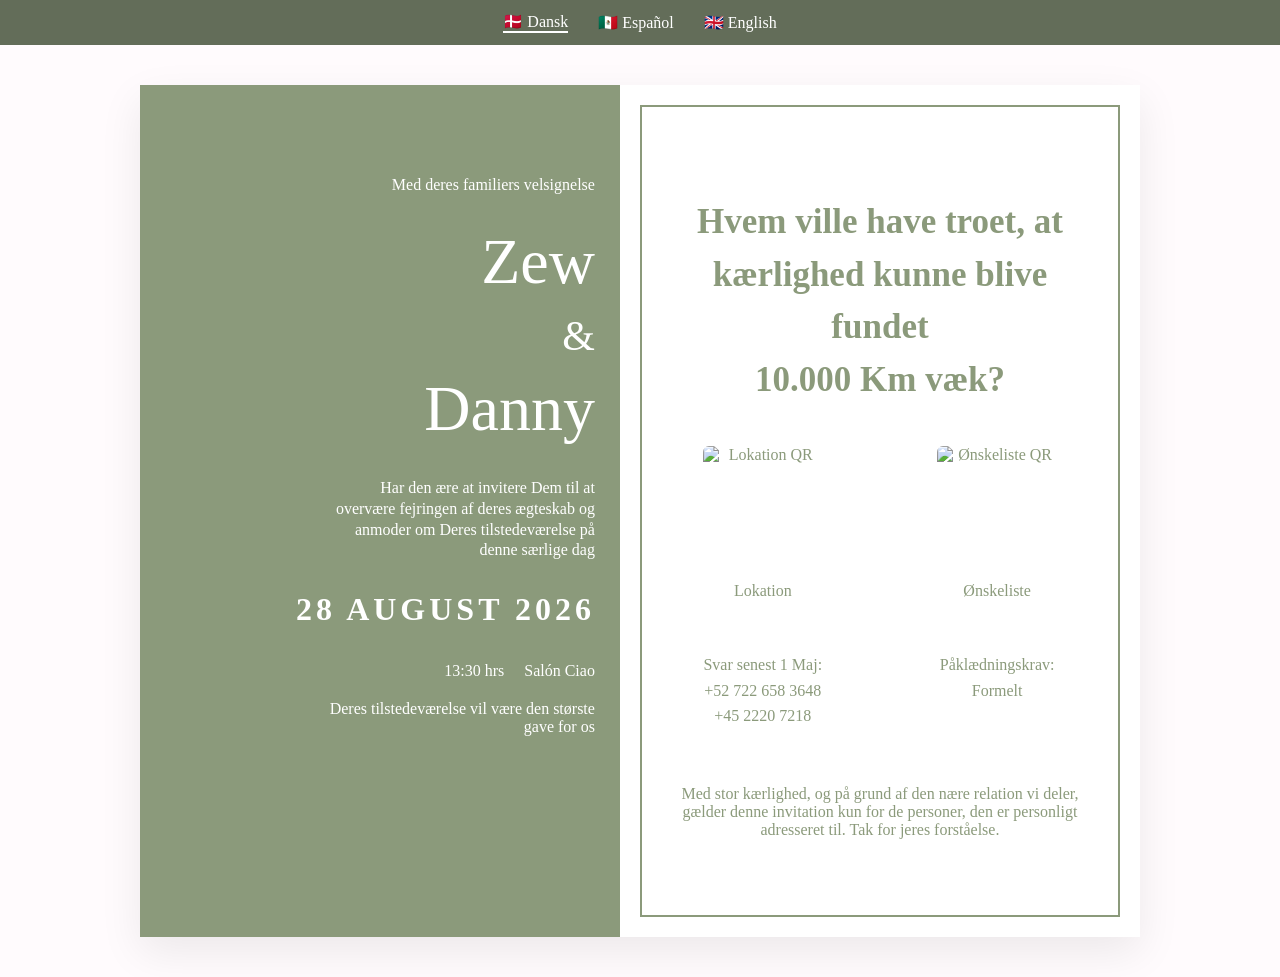
==== index.html @ 3d5a6b33 "Add files via upload" ====
<!DOCTYPE html>
<html lang="da">
<head>
  <meta charset="UTF-8">
  <meta name="viewport" content="width=device-width, initial-scale=1.0">
  <title>Invitation</title>

  <!--  Your CSS file -->
  <link rel="stylesheet" href="styles.css">


</head>

<body>

  <div class="topnav">


  <!-- Language links -->
  <div class="nav-links" id="navLinks">
    <a href="index.html" class="active">
      <class="flag"> 🇩🇰 Dansk
    </a>
    <a href="Español.html">
      <class="flag"> 🇲🇽 Español
    </a>
    <a href="English.html">
      <class="flag"> 🇬🇧 English
    </a>
  </div>

</head>

<body>


</div>


<script>
function toggleMenu() {
  document.getElementById("navLinks").classList.toggle("show");
}

</script>

<div class="card">

  <!-- LEFT -->
  <section class="left">
    <p class="intro">Med deres familiers velsignelse</p>

    <h1 class="names">
      Zew <span>&</span> Danny
    </h1>

    <p class="Request">
      Har den ære at invitere Dem til at overvære fejringen af deres ægteskab
      og anmoder om Deres tilstedeværelse på denne særlige dag
    </p>

    <h3 class="date">28 AUGUST 2026</h3>

    <p class="time">
      13:30 hrs &nbsp;&nbsp;&nbsp; Salón Ciao<br>
    </p>

    <p class="bottom">
      Deres tilstedeværelse vil være den største gave for os
    </p>
  </section>

  <!-- RIGHT -->
  <section class="right">
    <h2 class="quote">
      Hvem ville have troet, at<br>
      kærlighed kunne blive fundet<br>
      10.000 Km væk?<br>
    </h2>
<div class="qr-row">

  <!-- Lokation -->
  <a href="https://www.google.com/maps/search/19.228065,+-99.549421?entry=tts&g_ep=EgoyMDI2MDMyNC4wIPu8ASoASAFQAw%3D%3D&skid=7c2e5774-79e9-4dad-acc8-8dc777362b14"
     target="_blank"
     class="qr-box">
    <img src="images/location-qr.png" class="qr-img" alt="Lokation QR">
    <p>Lokation</p>
  </a>

  <!-- Ønskeliste -->
  <a href="https://onskeskyen.dk/da/wishlists/gDbTXQRt3g6f5bCN"
     target="_blank"
     class="qr-box">
    <img src="images/wishlist-qr.png" class="qr-img" alt="Ønskeliste QR">
    <p>Ønskeliste</p>
  </a>

</div>


<div class="details">
  <p class="rsvp">
    Svar senest 1 Maj:<br>
    +52 722 658 3648<br>
    +45 2220 7218
  </p>

  <p class="dress">
    Påklædningskrav:<br>
    Formelt
  </p>


</div>

    <p class="footer">
      Med stor kærlighed, og på grund af den nære relation vi deler,
      gælder denne invitation kun for de personer, den er personligt
      adresseret til. Tak for jeres forståelse.
    </p>
  </section>

</div>

</body>
</html>
---- styles.css ----
/* =========================
 *  FONTS
 = *======================== */
@font-face {
    font-family: 'Calligraffiti';
    src: url('fonts/Calligraffiti.ttf') format('truetype');
    font-weight: normal;
    font-style: normal;
}

@font-face {
    font-family: 'Kurale';
    src: url('fonts/Kurale-Regular.ttf') format('truetype');
    font-weight: normal;
    font-style: normal;
}

/* =========================
 *  GLOBAL
 = *======================== */
* {
    box-sizing: border-box;
}

body {
    margin: 0;
    background: #fffbfd;
    font-family: 'Playfair Display', serif;
}

/* =========================
 *  NAVBAR
 = *======================== */
.topnav {
    font-family: 'Kurale', serif;
    font-size: 16px;
    position: relative;
    background-color: #636d59;
    padding: 12px 20px;
}



/* Links container */
.nav-links {
    display: flex;
    justify-content: center;
    align-items: center;
    gap: 30px;
}

/* Links */
.nav-links a {
    display: flex;
    align-items: center;
    gap: 8px;
    color: white;
    text-decoration: none;
    font-size: 16px;
}

/* Active link */
.nav-links a.active {
    border-bottom: 2px solid white;
}

/* Flags */
.flag {
    width: 18px;
    height: 12px;
}

/* =========================
 *  CARD LAYOUT
 = *======================== */
.card {
    max-width: 1000px;
    margin: 40px auto;
    display: flex;
    background: white;
    box-shadow: 0 15px 40px rgba(0,0,0,0.08);
}

/* LEFT */
.left {
    width: 50%;
    background: #8b9a7b;
    color: #fff;
    padding: 75px 25px;
    text-align: right;
}

.intro {
    font-family: 'Kurale', serif;
    font-size: 16px;
}

.names {
    font-family: 'Calligraffiti';
    font-size: 64px;
    font-weight: 100;
    margin: 30px 0;
    line-height: 1.2;
}

.names span {
    display: block;
    font-size: 42px;
    margin: 10px 0;
}

.Request {
    font-family: 'Kurale', serif;
    font-size: 16px;
    line-height: 1.3;
    margin-left: auto;
    width: 270px;
}

.date {
    font-family: 'Calligraffiti';
    letter-spacing: 4px;
    font-size: 32px;
    margin: 30px 0;
}

.time {
    font-family: 'Kurale', serif;
    font-size: 16px;
    line-height: 1.6;
}

.bottom {
    font-family: 'Kurale', serif;
    font-size: 16px;
    margin-left: auto;
    width: 270px;
}

/* RIGHT */
.right {
    width: 50%;
    padding: 60px 25px;
    border: #8b9a7b 2.5px solid;
    margin: 20px;
    color: #8b9a7b;
}

.quote {
    font-family: 'Calligraffiti';
    font-size: 35px;
    text-align: center;
    line-height: 1.5;
    margin-bottom: 40px;
}

/* =========================
 *  QR SECTION
 = *======================== */
.qr-row {
    display: flex;
    justify-content: space-between;
    margin-bottom: 20px;
}

.qr-box {
    text-align: center;
    width: 45%;
    text-decoration: none;
    color: inherit;
}

.qr-box:hover {
    transform: scale(1.05);
}

.qr-img {
    width: 120px;
    height: 120px;
    display: block;
    margin: 0 auto 10px;
    border-radius: 6px;
}

.qr-box:hover .qr-img {
    box-shadow: 0 8px 20px rgba(0,0,0,0.15);
}

/* =========================
 *  DETAILS (ALIGNED WITH QR)
 = *======================== */
.details {
    display: flex;
    justify-content: space-between;
    margin-bottom: 30px;
}

.rsvp,
.dress {
    width: 45%;
    text-align: center;
    font-family: 'Kurale', serif;
    font-size: 16px;
    line-height: 1.6;
}

/* =========================
 *  FOOTER
 = *======================== */
.footer {
    font-family: 'Kurale', serif;
    margin-top: 40px;
    font-size: 16px;
    text-align: center;
}

/* =========================
 *  TABLET FIX (keep side-by-side longer)
 = *======================== */
@media (max-width: 600px) {

    /* Navbar */
    .nav-links {
        display: center;
        flex-direction: center;
        gap: 15px;
        margin-top: 15px;
    }

    .nav-links.show {
        display: flex;
    }

    /* Stack layout ONLY on small screens */
    .card {
        flex-direction: column;
    }

    .left   {
        width: 100%;
    }
    .right {
        width: 90%;
    }

    /* QR + details stack nicely */
    .qr-row,
    .details {
        flex-direction: column;
        align-items: center;
        gap: 20px;
    }

    .qr-box,
    .rsvp,
    .dress {
        width: 100%;
    }

    .names {
        font-size: 46px;
    }

    .quote {
        font-size: 24px;
    }
}
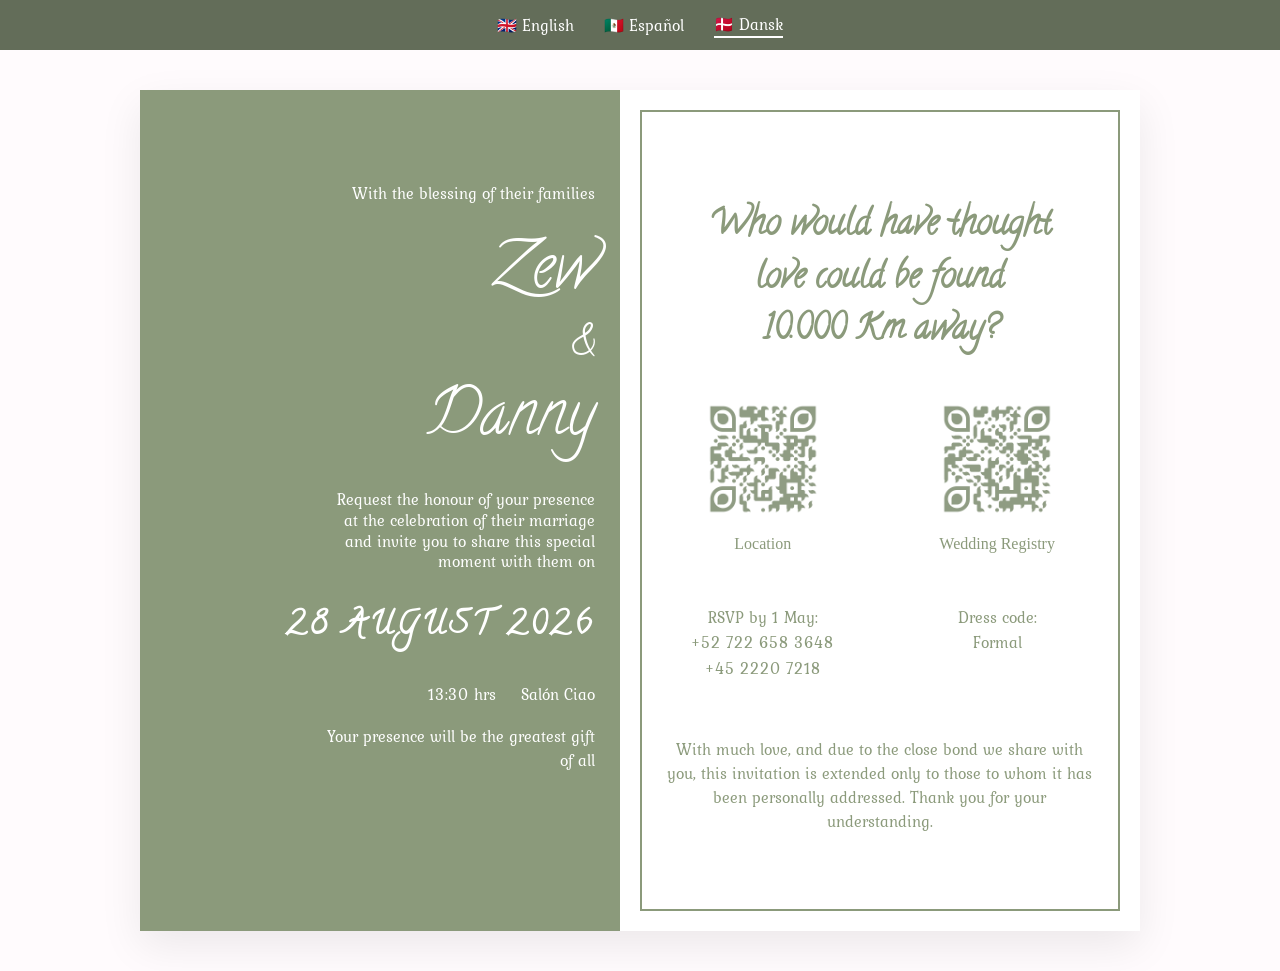
==== commit 1a6304dc: "Rename English.html to index.html" ====
--- a/index.html
+++ b/index.html
@@ -1,5 +1,5 @@
 <!DOCTYPE html>
-<html lang="da">
+<html lang="en">
 <head>
   <meta charset="UTF-8">
   <meta name="viewport" content="width=device-width, initial-scale=1.0">
@@ -18,14 +18,14 @@
 
   <!-- Language links -->
   <div class="nav-links" id="navLinks">
-    <a href="index.html" class="active">
-      <class="flag"> 🇩🇰 Dansk
+    <a href="index.html">
+      <class="flag"> 🇬🇧 English
     </a>
     <a href="Español.html">
       <class="flag"> 🇲🇽 Español
     </a>
-    <a href="English.html">
-      <class="flag"> 🇬🇧 English
+    <a href="Dansk.html" class="active">
+      <class="flag"> 🇩🇰 Dansk
     </a>
   </div>
 
@@ -48,15 +48,14 @@
 
   <!-- LEFT -->
   <section class="left">
-    <p class="intro">Med deres familiers velsignelse</p>
+    <p class="intro">With the blessing of their families</p>
 
     <h1 class="names">
       Zew <span>&</span> Danny
     </h1>
 
     <p class="Request">
-      Har den ære at invitere Dem til at overvære fejringen af deres ægteskab
-      og anmoder om Deres tilstedeværelse på denne særlige dag
+      Request the honour of your presence at the celebration of their marriage and invite you to share this special moment with them on
     </p>
 
     <h3 class="date">28 AUGUST 2026</h3>
@@ -66,33 +65,33 @@
     </p>
 
     <p class="bottom">
-      Deres tilstedeværelse vil være den største gave for os
+      Your presence will be the greatest gift of all
     </p>
   </section>
 
   <!-- RIGHT -->
   <section class="right">
     <h2 class="quote">
-      Hvem ville have troet, at<br>
-      kærlighed kunne blive fundet<br>
-      10.000 Km væk?<br>
+      Who would have thought<br>
+      love could be found<br>
+      10.000 Km away?<br>
     </h2>
 <div class="qr-row">
 
-  <!-- Lokation -->
+  <!-- Location -->
   <a href="https://www.google.com/maps/search/19.228065,+-99.549421?entry=tts&g_ep=EgoyMDI2MDMyNC4wIPu8ASoASAFQAw%3D%3D&skid=7c2e5774-79e9-4dad-acc8-8dc777362b14"
      target="_blank"
      class="qr-box">
     <img src="images/location-qr.png" class="qr-img" alt="Lokation QR">
-    <p>Lokation</p>
+    <p>Location</p>
   </a>
 
-  <!-- Ønskeliste -->
+  <!-- Wedding Registry -->
   <a href="https://onskeskyen.dk/da/wishlists/gDbTXQRt3g6f5bCN"
      target="_blank"
      class="qr-box">
     <img src="images/wishlist-qr.png" class="qr-img" alt="Ønskeliste QR">
-    <p>Ønskeliste</p>
+    <p>Wedding Registry</p>
   </a>
 
 </div>
@@ -100,23 +99,23 @@
 
 <div class="details">
   <p class="rsvp">
-    Svar senest 1 Maj:<br>
+    RSVP  by  1  May:<br>
     +52 722 658 3648<br>
     +45 2220 7218
   </p>
 
   <p class="dress">
-    Påklædningskrav:<br>
-    Formelt
+    Dress code:<br>
+    Formal
   </p>
 
 
 </div>
 
     <p class="footer">
-      Med stor kærlighed, og på grund af den nære relation vi deler,
-      gælder denne invitation kun for de personer, den er personligt
-      adresseret til. Tak for jeres forståelse.
+      With much love, and due to the close bond we share with you,
+      this invitation is extended only to those to whom it has been personally addressed.
+      Thank you for your understanding.
     </p>
   </section>
 
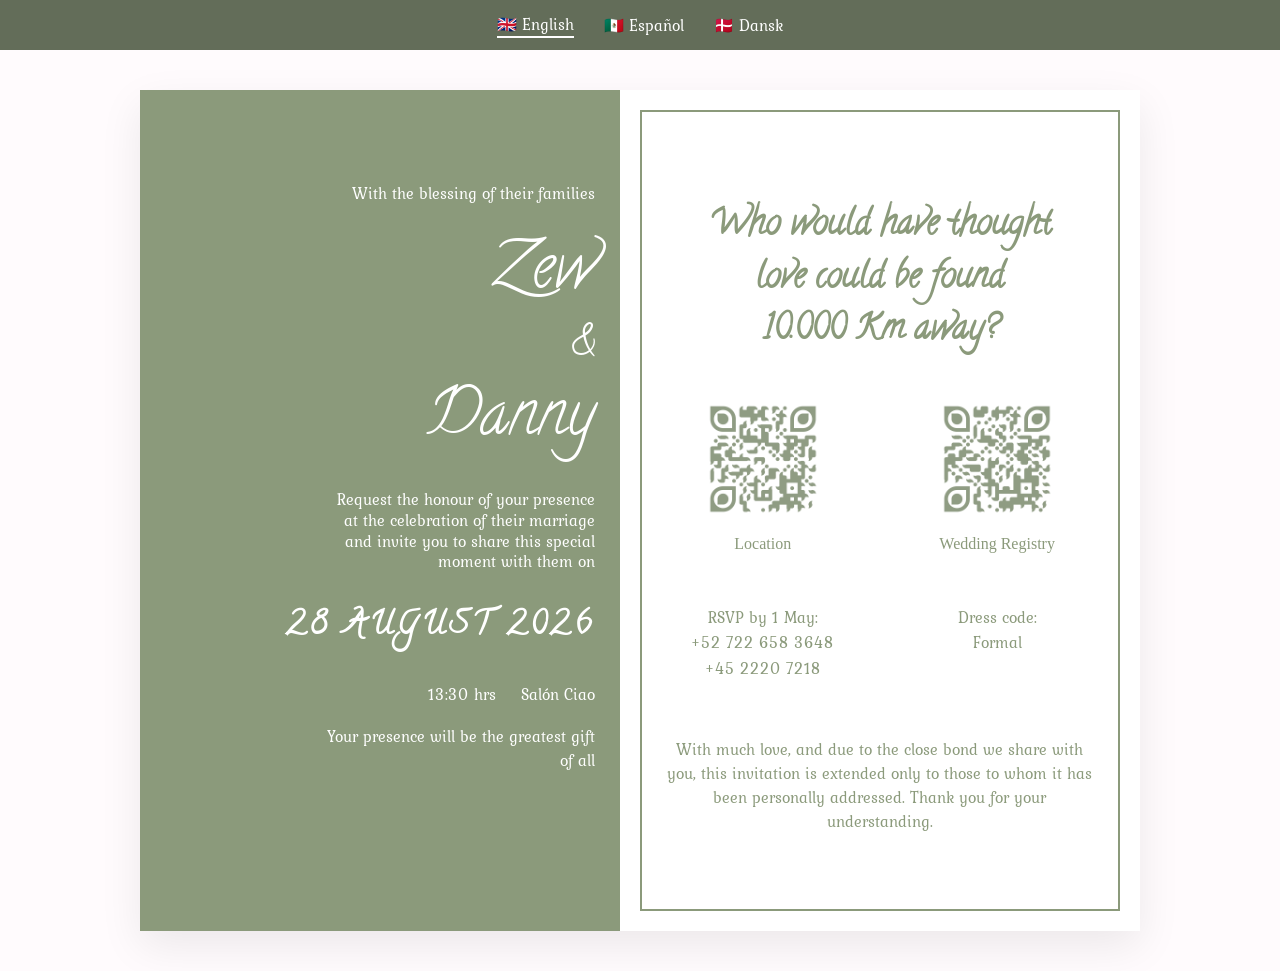
==== commit d3602c9b: "Update language links in index.html" ====
--- a/index.html
+++ b/index.html
@@ -18,13 +18,13 @@
 
   <!-- Language links -->
   <div class="nav-links" id="navLinks">
-    <a href="index.html">
+    <a href="index.html" class="active">
       <class="flag"> 🇬🇧 English
     </a>
     <a href="Español.html">
       <class="flag"> 🇲🇽 Español
     </a>
-    <a href="Dansk.html" class="active">
+    <a href="Dansk.html">
       <class="flag"> 🇩🇰 Dansk
     </a>
   </div>
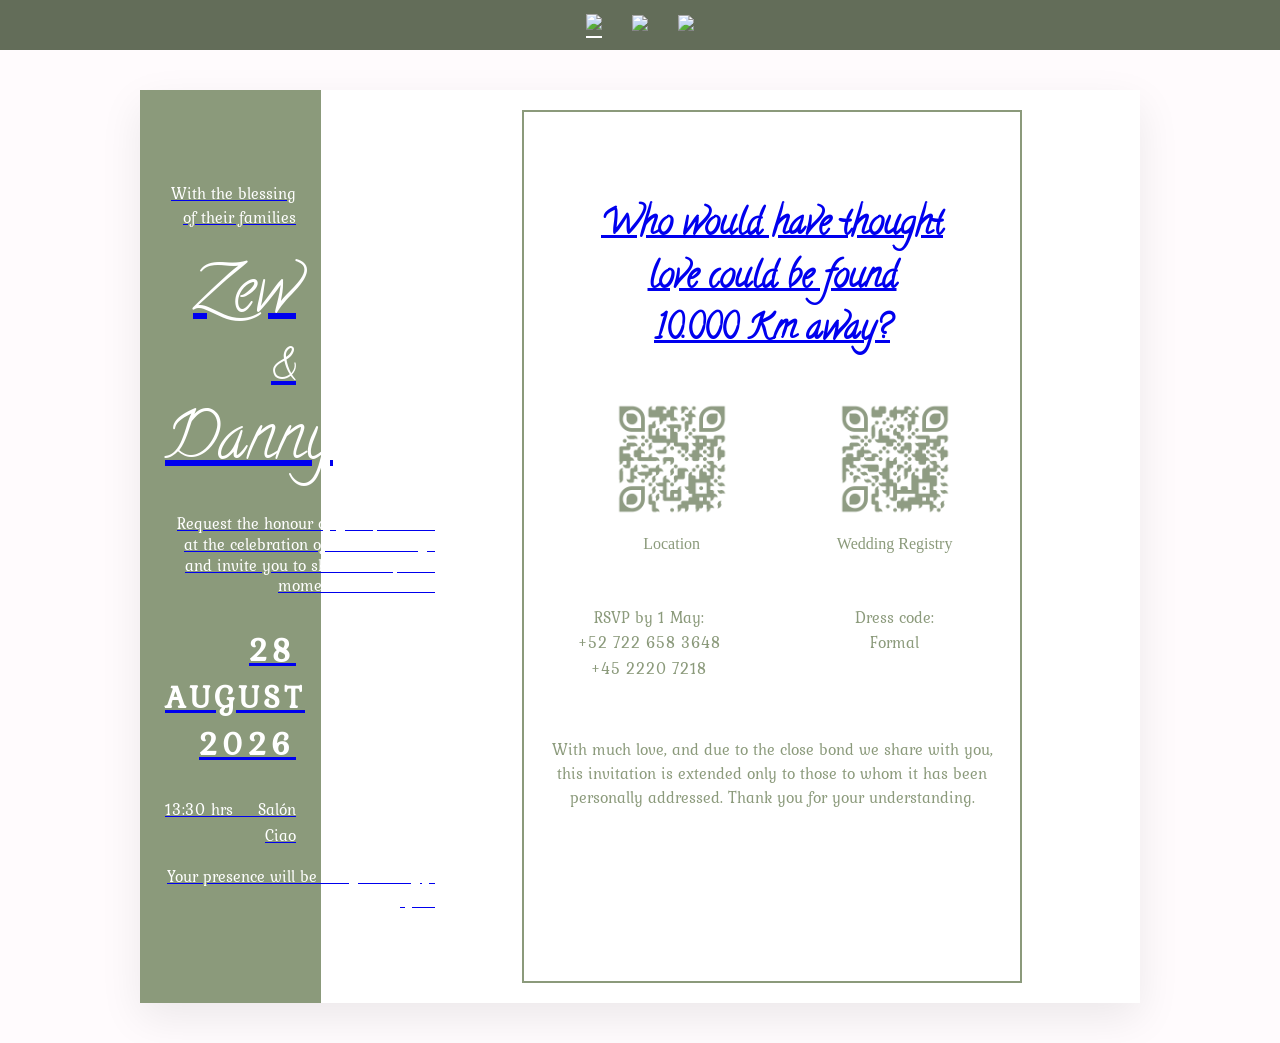
==== commit 36936682: "Replace language flags with images in nav links" ====
--- a/index.html
+++ b/index.html
@@ -19,13 +19,13 @@
   <!-- Language links -->
   <div class="nav-links" id="navLinks">
     <a href="index.html" class="active">
-      <class="flag"> 🇬🇧 English
+      <class="flag"> <img src="EnglishFlag.png" English
     </a>
     <a href="Español.html">
-      <class="flag"> 🇲🇽 Español
+      <class="flag"> <img src="MexicanFlag.png" Español
     </a>
     <a href="Dansk.html">
-      <class="flag"> 🇩🇰 Dansk
+      <class="flag"> <img src="DanishFlag.png" Dansk
     </a>
   </div>
 
--- a/styles.css
+++ b/styles.css
@@ -118,7 +118,7 @@
 }
 
 .date {
-    font-family: 'Calligraffiti';
+    font-family: 'Kurale', serif;
     letter-spacing: 4px;
     font-size: 32px;
     margin: 30px 0;
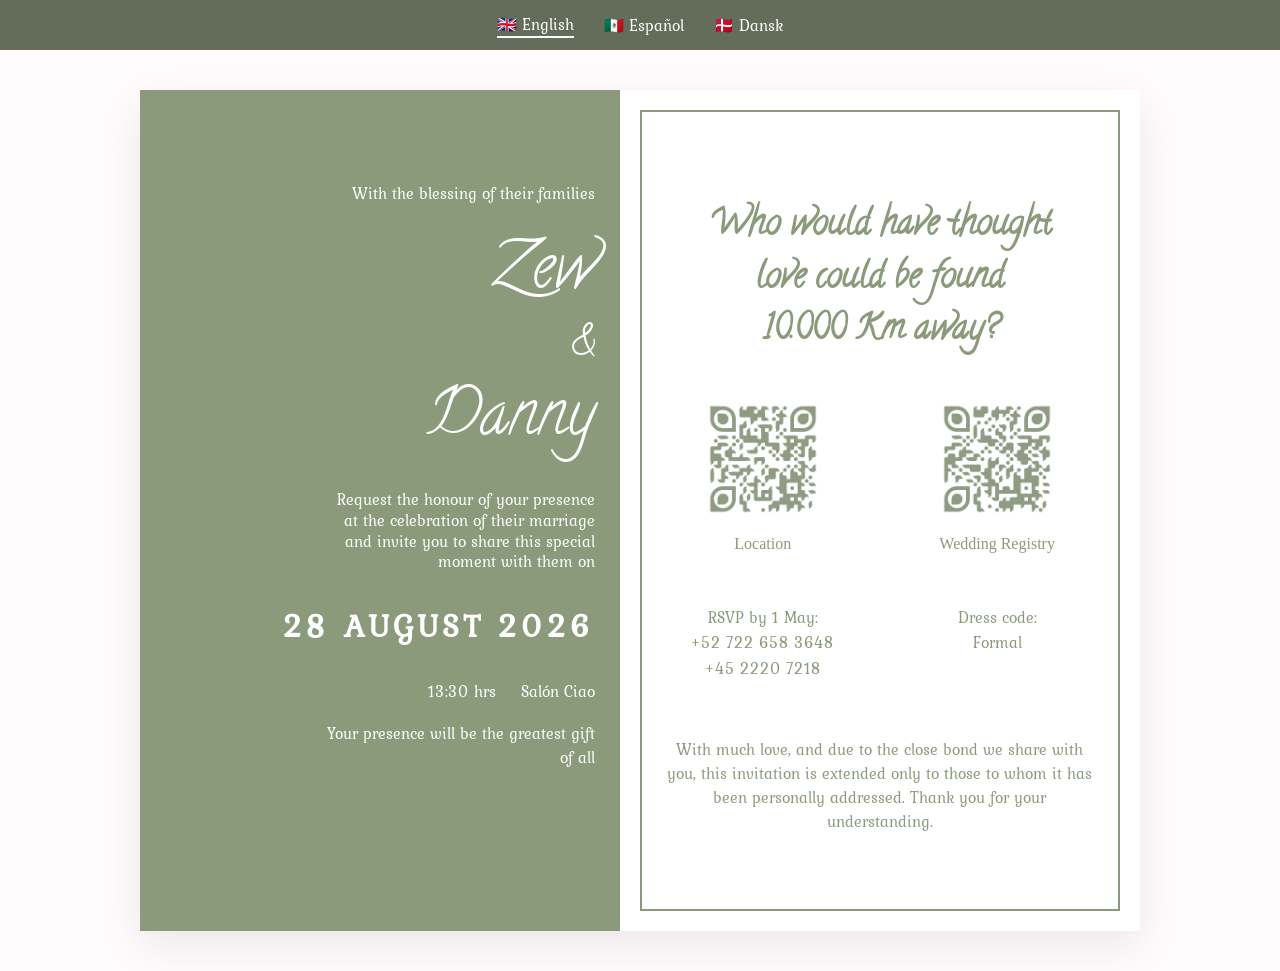
==== commit ddff7fda: "Replace flag images with emoji flags in nav links" ====
--- a/index.html
+++ b/index.html
@@ -19,13 +19,13 @@
   <!-- Language links -->
   <div class="nav-links" id="navLinks">
     <a href="index.html" class="active">
-      <class="flag"> <img src="EnglishFlag.png" English
+      <class="flag"> 🇬🇧 English
     </a>
     <a href="Español.html">
-      <class="flag"> <img src="MexicanFlag.png" Español
+      <class="flag"> 🇲🇽 Español
     </a>
     <a href="Dansk.html">
-      <class="flag"> <img src="DanishFlag.png" Dansk
+      <class="flag"> 🇩🇰 Dansk
     </a>
   </div>
 
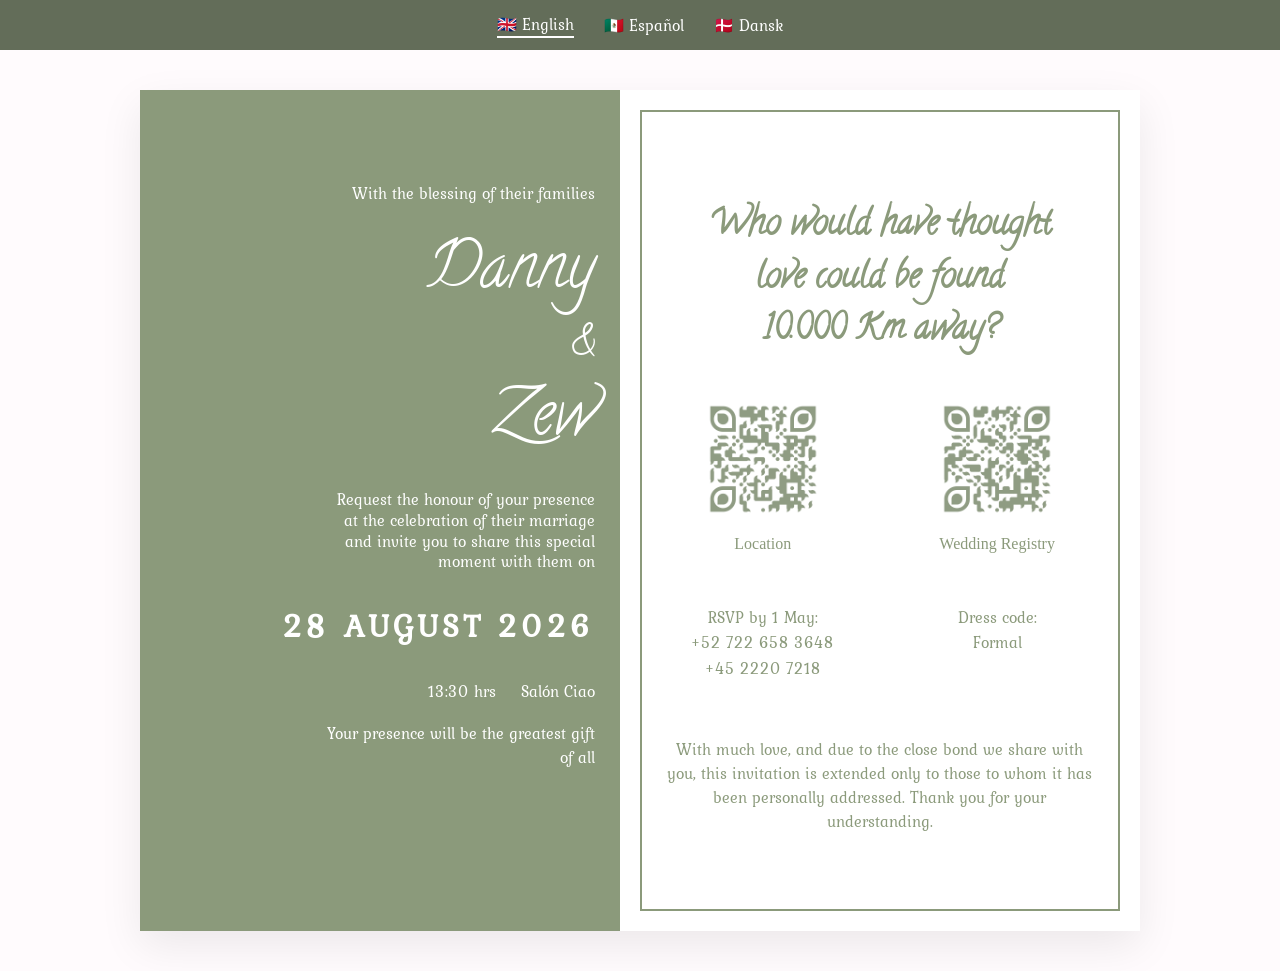
==== commit 56d45c21: "Swap names 'Zew' and 'Danny' in index.html" ====
--- a/index.html
+++ b/index.html
@@ -51,7 +51,7 @@
     <p class="intro">With the blessing of their families</p>
 
     <h1 class="names">
-      Zew <span>&</span> Danny
+      Danny <span>&</span> Zew
     </h1>
 
     <p class="Request">
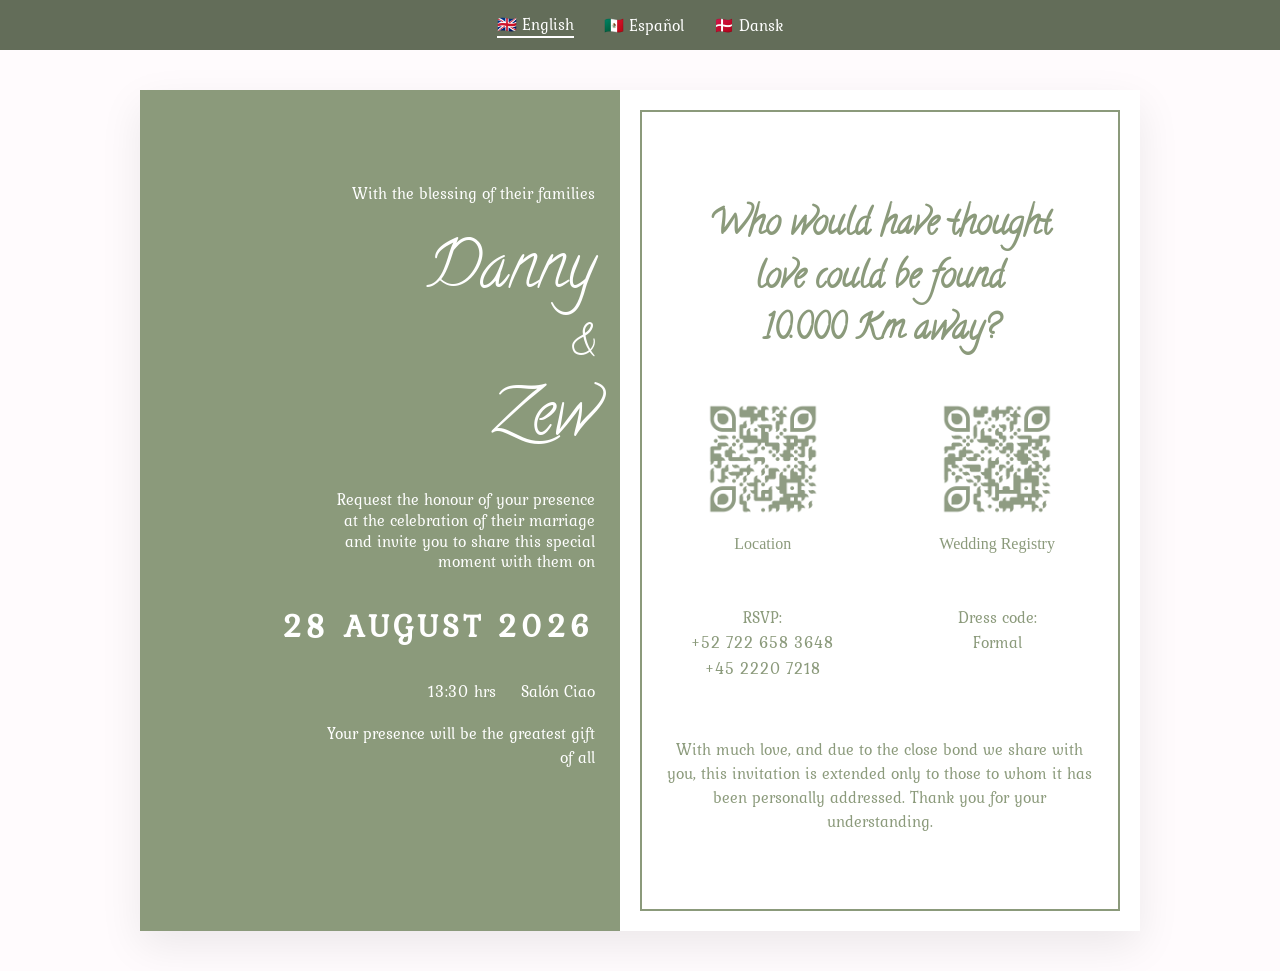
==== commit 7de52110: "Fix RSVP formatting in index.html" ====
--- a/index.html
+++ b/index.html
@@ -99,7 +99,7 @@
 
 <div class="details">
   <p class="rsvp">
-    RSVP  by  1  May:<br>
+    RSVP: <br>
     +52 722 658 3648<br>
     +45 2220 7218
   </p>
